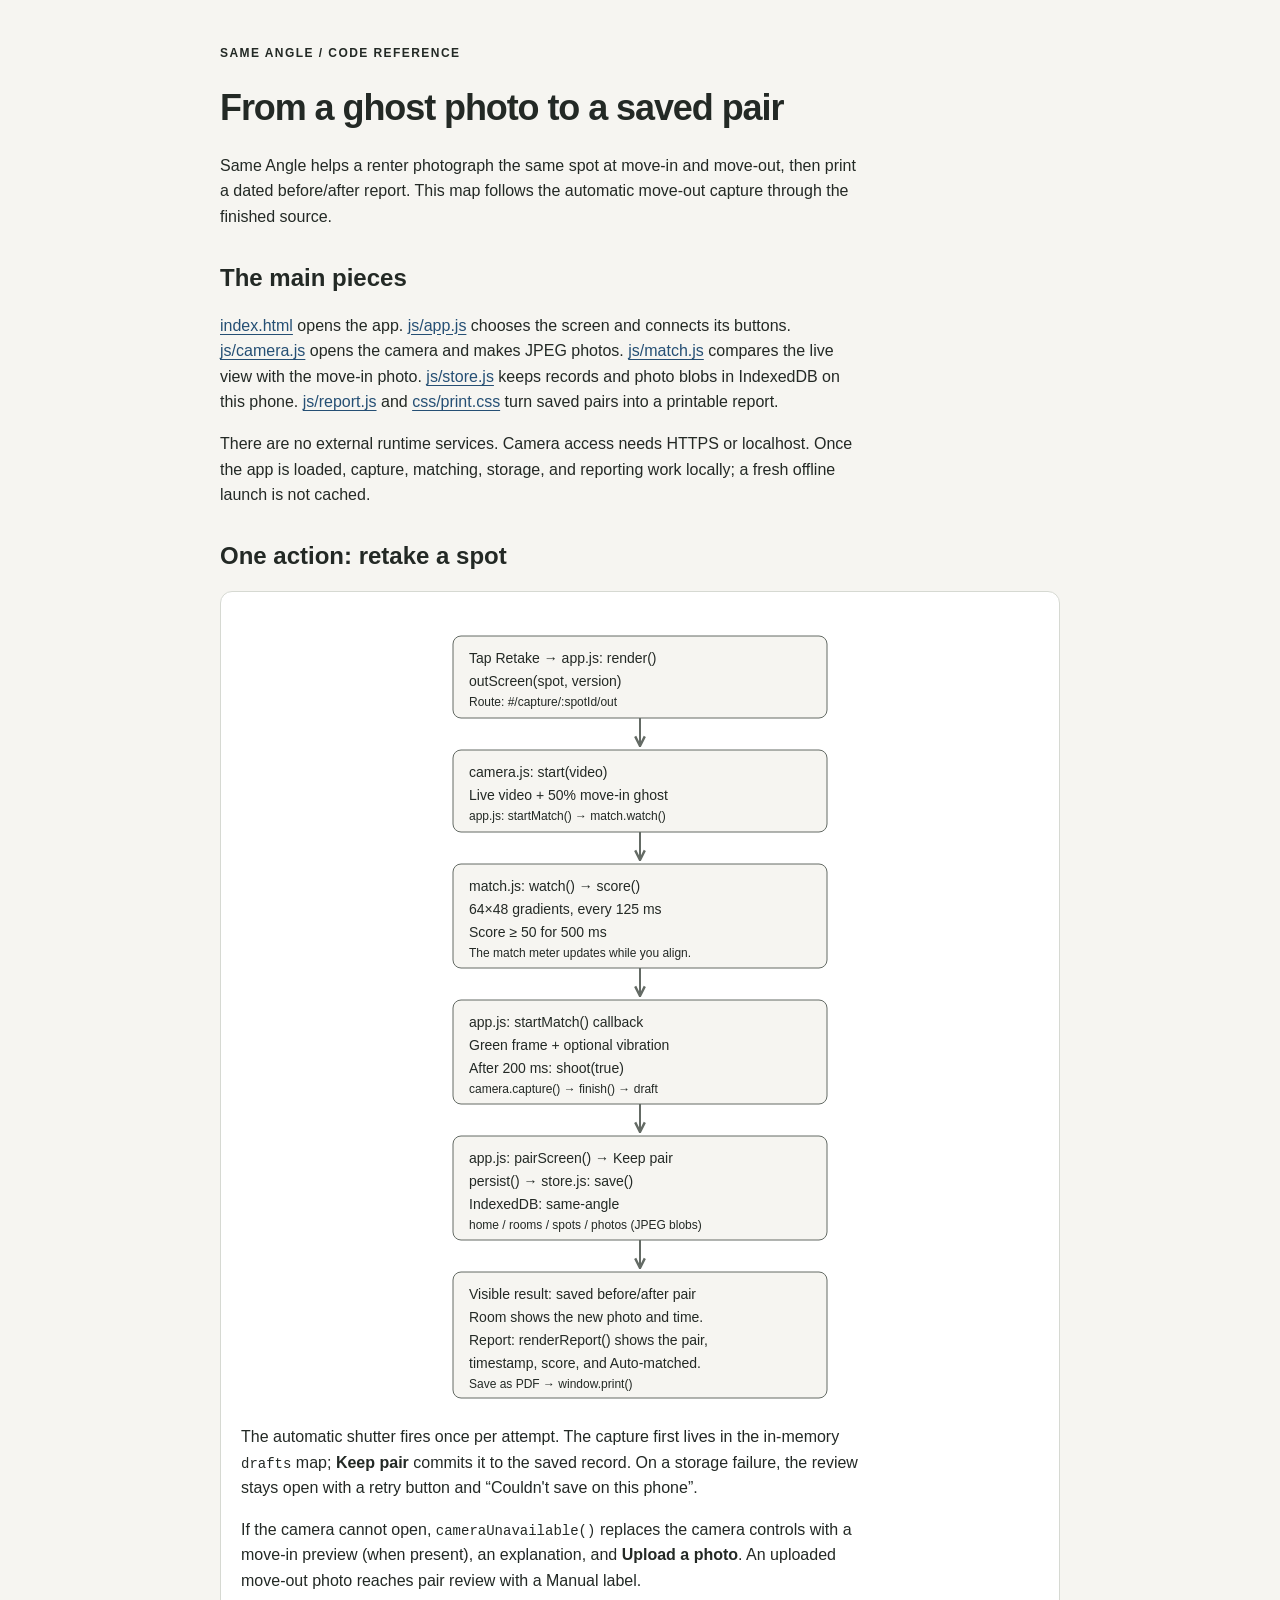
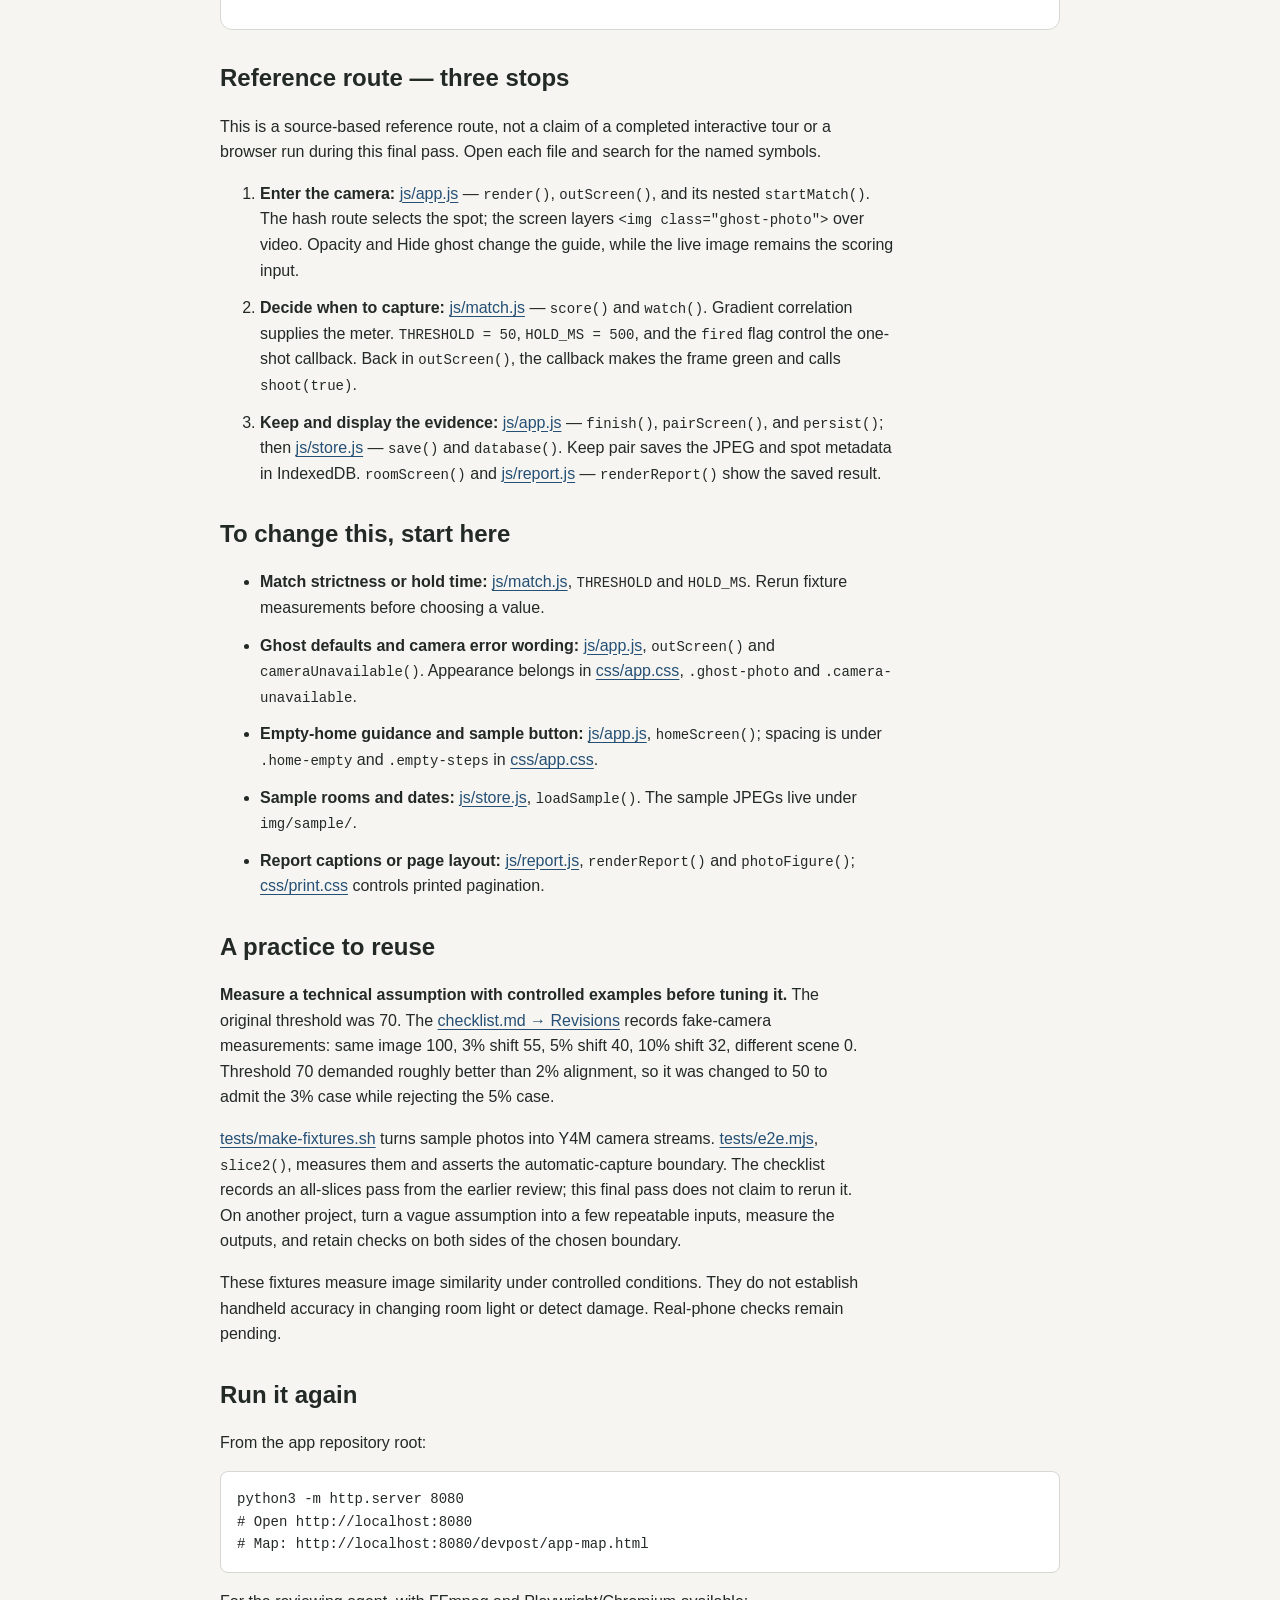
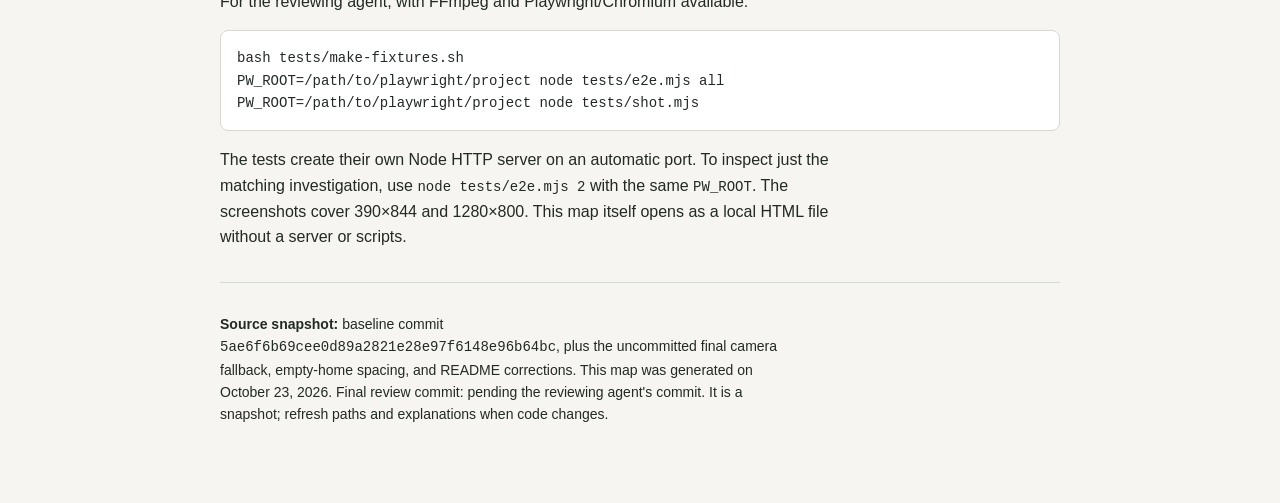
==== devpost/app-map.html @ 910ff34c "Polish camera-unavailable screens and add app map" ====
<!doctype html>
<html lang="en">
<head>
<meta charset="utf-8">
<meta name="viewport" content="width=device-width, initial-scale=1">
<title>Same Angle — App map</title>
<style>
:root { color-scheme: light; font-family: -apple-system, BlinkMacSystemFont, "Segoe UI", sans-serif; color: #232925; background: #f6f5f1; line-height: 1.6; }
* { box-sizing: border-box; }
body { max-width: 880px; margin: auto; padding: 32px 20px 64px; }
h1 { font-size: 36px; line-height: 1.15; letter-spacing: -.03em; }
h2 { margin-top: 32px; font-size: 24px; line-height: 1.3; }
h3 { font-size: 18px; }
p, li { max-width: 72ch; }
li + li { margin-top: 12px; }
a { color: #254f74; text-underline-offset: 3px; overflow-wrap: anywhere; }
a:focus-visible { outline: 3px solid #646b65; outline-offset: 4px; }
code, pre { font-size: 14px; font-variant-numeric: tabular-nums; overflow-wrap: anywhere; }
pre { white-space: pre-wrap; padding: 16px; background: #fff; border: 1px solid #d6d9d2; border-radius: 8px; }
.card { background: #fff; border: 1px solid #d6d9d2; border-radius: 12px; padding: 20px; margin-top: 16px; }
.eyebrow { font-size: 12px; letter-spacing: .12em; font-weight: 600; }
.flow { display: block; width: 100%; max-width: 390px; height: auto; margin: 16px auto; }
.flow text { fill: #232925; font-size: 14px; }
.flow .caption { font-size: 12px; }
.flow rect { fill: #f6f5f1; stroke: #646b65; }
.flow path { fill: none; stroke: #646b65; stroke-width: 2; }
footer { margin-top: 32px; border-top: 1px solid #d6d9d2; padding-top: 16px; font-size: 14px; }
</style>
</head>
<body>
<header>
<p class="eyebrow">SAME ANGLE / CODE REFERENCE</p>
<h1>From a ghost photo to a saved pair</h1>
<p>Same Angle helps a renter photograph the same spot at move-in and move-out, then print a dated before/after report. This map follows the automatic move-out capture through the finished source.</p>
</header>
<main>
<section aria-labelledby="pieces">
<h2 id="pieces">The main pieces</h2>
<p><a href="../index.html">index.html</a> opens the app. <a href="../js/app.js">js/app.js</a> chooses the screen and connects its buttons. <a href="../js/camera.js">js/camera.js</a> opens the camera and makes JPEG photos. <a href="../js/match.js">js/match.js</a> compares the live view with the move-in photo. <a href="../js/store.js">js/store.js</a> keeps records and photo blobs in IndexedDB on this phone. <a href="../js/report.js">js/report.js</a> and <a href="../css/print.css">css/print.css</a> turn saved pairs into a printable report.</p>
<p>There are no external runtime services. Camera access needs HTTPS or localhost. Once the app is loaded, capture, matching, storage, and reporting work locally; a fresh offline launch is not cached.</p>
</section>
<section aria-labelledby="flow">
<h2 id="flow">One action: retake a spot</h2>
<div class="card">
<svg class="flow" viewBox="0 0 390 780" xmlns="http://www.w3.org/2000/svg" role="img" aria-labelledby="flow-title flow-desc">
<title id="flow-title">Move-out capture, from Retake to IndexedDB</title>
<desc id="flow-desc">Retake opens outScreen. Camera start shows video with the move-in ghost. Match watch compares frames; a score of at least 50 for 500 milliseconds triggers a green frame and one automatic capture. The JPEG stays in a draft until Keep pair calls persist and store save to write IndexedDB. Room and report screens show the saved pair.</desc>
<defs><marker id="arrow" viewBox="0 0 10 10" refX="9" refY="5" markerWidth="6" markerHeight="6" orient="auto-start-reverse"><path d="M1 1 9 5 1 9"/></marker></defs>
<rect x="8" y="8" width="374" height="82" rx="8"/>
<text x="24" y="35">Tap Retake → app.js: render()</text><text x="24" y="58">outScreen(spot, version)</text><text class="caption" x="24" y="78">Route: #/capture/:spotId/out</text>
<path d="M195 90v28" marker-end="url(#arrow)"/>
<rect x="8" y="122" width="374" height="82" rx="8"/>
<text x="24" y="149">camera.js: start(video)</text><text x="24" y="172">Live video + 50% move-in ghost</text><text class="caption" x="24" y="192">app.js: startMatch() → match.watch()</text>
<path d="M195 204v28" marker-end="url(#arrow)"/>
<rect x="8" y="236" width="374" height="104" rx="8"/>
<text x="24" y="263">match.js: watch() → score()</text><text x="24" y="286">64×48 gradients, every 125 ms</text><text x="24" y="309">Score ≥ 50 for 500 ms</text><text class="caption" x="24" y="329">The match meter updates while you align.</text>
<path d="M195 340v28" marker-end="url(#arrow)"/>
<rect x="8" y="372" width="374" height="104" rx="8"/>
<text x="24" y="399">app.js: startMatch() callback</text><text x="24" y="422">Green frame + optional vibration</text><text x="24" y="445">After 200 ms: shoot(true)</text><text class="caption" x="24" y="465">camera.capture() → finish() → draft</text>
<path d="M195 476v28" marker-end="url(#arrow)"/>
<rect x="8" y="508" width="374" height="104" rx="8"/>
<text x="24" y="535">app.js: pairScreen() → Keep pair</text><text x="24" y="558">persist() → store.js: save()</text><text x="24" y="581">IndexedDB: same-angle</text><text class="caption" x="24" y="601">home / rooms / spots / photos (JPEG blobs)</text>
<path d="M195 612v28" marker-end="url(#arrow)"/>
<rect x="8" y="644" width="374" height="126" rx="8"/>
<text x="24" y="671">Visible result: saved before/after pair</text><text x="24" y="694">Room shows the new photo and time.</text><text x="24" y="717">Report: renderReport() shows the pair,</text><text x="24" y="740">timestamp, score, and Auto-matched.</text><text class="caption" x="24" y="760">Save as PDF → window.print()</text>
</svg>
<p>The automatic shutter fires once per attempt. The capture first lives in the in-memory <code>drafts</code> map; <strong>Keep pair</strong> commits it to the saved record. On a storage failure, the review stays open with a retry button and “Couldn't save on this phone”.</p>
<p>If the camera cannot open, <code>cameraUnavailable()</code> replaces the camera controls with a move-in preview (when present), an explanation, and <strong>Upload a photo</strong>. An uploaded move-out photo reaches pair review with a Manual label.</p>
</div>
</section>
<section aria-labelledby="route">
<h2 id="route">Reference route — three stops</h2>
<p>This is a source-based reference route, not a claim of a completed interactive tour or a browser run during this final pass. Open each file and search for the named symbols.</p>
<ol>
<li><strong>Enter the camera:</strong> <a href="../js/app.js">js/app.js</a> — <code>render()</code>, <code>outScreen()</code>, and its nested <code>startMatch()</code>. The hash route selects the spot; the screen layers <code>&lt;img class="ghost-photo"&gt;</code> over video. Opacity and Hide ghost change the guide, while the live image remains the scoring input.</li>
<li><strong>Decide when to capture:</strong> <a href="../js/match.js">js/match.js</a> — <code>score()</code> and <code>watch()</code>. Gradient correlation supplies the meter. <code>THRESHOLD = 50</code>, <code>HOLD_MS = 500</code>, and the <code>fired</code> flag control the one-shot callback. Back in <code>outScreen()</code>, the callback makes the frame green and calls <code>shoot(true)</code>.</li>
<li><strong>Keep and display the evidence:</strong> <a href="../js/app.js">js/app.js</a> — <code>finish()</code>, <code>pairScreen()</code>, and <code>persist()</code>; then <a href="../js/store.js">js/store.js</a> — <code>save()</code> and <code>database()</code>. Keep pair saves the JPEG and spot metadata in IndexedDB. <code>roomScreen()</code> and <a href="../js/report.js">js/report.js</a> — <code>renderReport()</code> show the saved result.</li>
</ol>
</section>
<section aria-labelledby="change">
<h2 id="change">To change this, start here</h2>
<ul>
<li><strong>Match strictness or hold time:</strong> <a href="../js/match.js">js/match.js</a>, <code>THRESHOLD</code> and <code>HOLD_MS</code>. Rerun fixture measurements before choosing a value.</li>
<li><strong>Ghost defaults and camera error wording:</strong> <a href="../js/app.js">js/app.js</a>, <code>outScreen()</code> and <code>cameraUnavailable()</code>. Appearance belongs in <a href="../css/app.css">css/app.css</a>, <code>.ghost-photo</code> and <code>.camera-unavailable</code>.</li>
<li><strong>Empty-home guidance and sample button:</strong> <a href="../js/app.js">js/app.js</a>, <code>homeScreen()</code>; spacing is under <code>.home-empty</code> and <code>.empty-steps</code> in <a href="../css/app.css">css/app.css</a>.</li>
<li><strong>Sample rooms and dates:</strong> <a href="../js/store.js">js/store.js</a>, <code>loadSample()</code>. The sample JPEGs live under <code>img/sample/</code>.</li>
<li><strong>Report captions or page layout:</strong> <a href="../js/report.js">js/report.js</a>, <code>renderReport()</code> and <code>photoFigure()</code>; <a href="../css/print.css">css/print.css</a> controls printed pagination.</li>
</ul>
</section>
<section aria-labelledby="practice">
<h2 id="practice">A practice to reuse</h2>
<p><strong>Measure a technical assumption with controlled examples before tuning it.</strong> The original threshold was 70. The <a href="checklist.md">checklist.md → Revisions</a> records fake-camera measurements: same image 100, 3% shift 55, 5% shift 40, 10% shift 32, different scene 0. Threshold 70 demanded roughly better than 2% alignment, so it was changed to 50 to admit the 3% case while rejecting the 5% case.</p>
<p><a href="../tests/make-fixtures.sh">tests/make-fixtures.sh</a> turns sample photos into Y4M camera streams. <a href="../tests/e2e.mjs">tests/e2e.mjs</a>, <code>slice2()</code>, measures them and asserts the automatic-capture boundary. The checklist records an all-slices pass from the earlier review; this final pass does not claim to rerun it. On another project, turn a vague assumption into a few repeatable inputs, measure the outputs, and retain checks on both sides of the chosen boundary.</p>
<p>These fixtures measure image similarity under controlled conditions. They do not establish handheld accuracy in changing room light or detect damage. Real-phone checks remain pending.</p>
</section>
<section aria-labelledby="run">
<h2 id="run">Run it again</h2>
<p>From the app repository root:</p>
<pre><code>python3 -m http.server 8080
# Open http://localhost:8080
# Map: http://localhost:8080/devpost/app-map.html</code></pre>
<p>For the reviewing agent, with FFmpeg and Playwright/Chromium available:</p>
<pre><code>bash tests/make-fixtures.sh
PW_ROOT=/path/to/playwright/project node tests/e2e.mjs all
PW_ROOT=/path/to/playwright/project node tests/shot.mjs</code></pre>
<p>The tests create their own Node HTTP server on an automatic port. To inspect just the matching investigation, use <code>node tests/e2e.mjs 2</code> with the same <code>PW_ROOT</code>. The screenshots cover 390×844 and 1280×800. This map itself opens as a local HTML file without a server or scripts.</p>
</section>
</main>
<footer>
<p><strong>Source snapshot:</strong> baseline commit <code>5ae6f6b69cee0d89a2821e28e97f6148e96b64bc</code>, plus the uncommitted final camera fallback, empty-home spacing, and README corrections. This map was generated on October 23, 2026. Final review commit: pending the reviewing agent's commit. It is a snapshot; refresh paths and explanations when code changes.</p>
</footer>
</body>
</html>
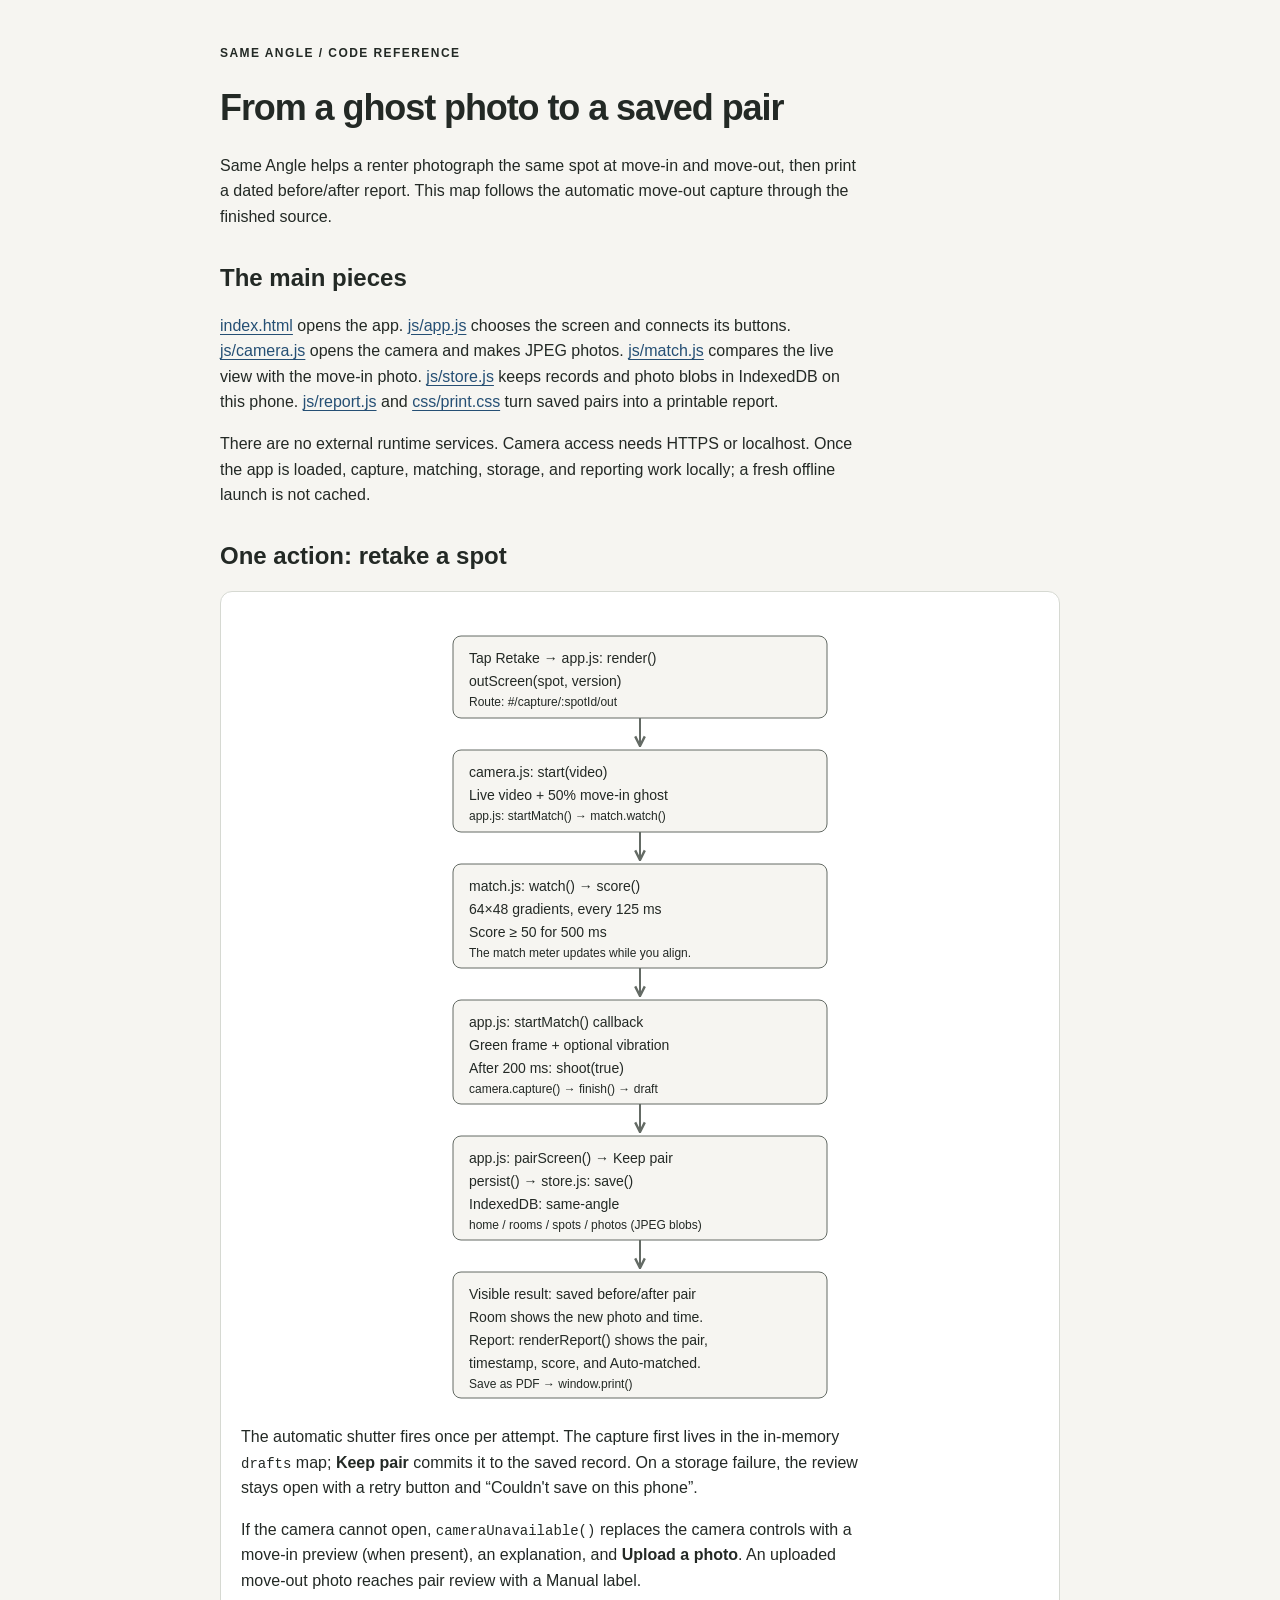
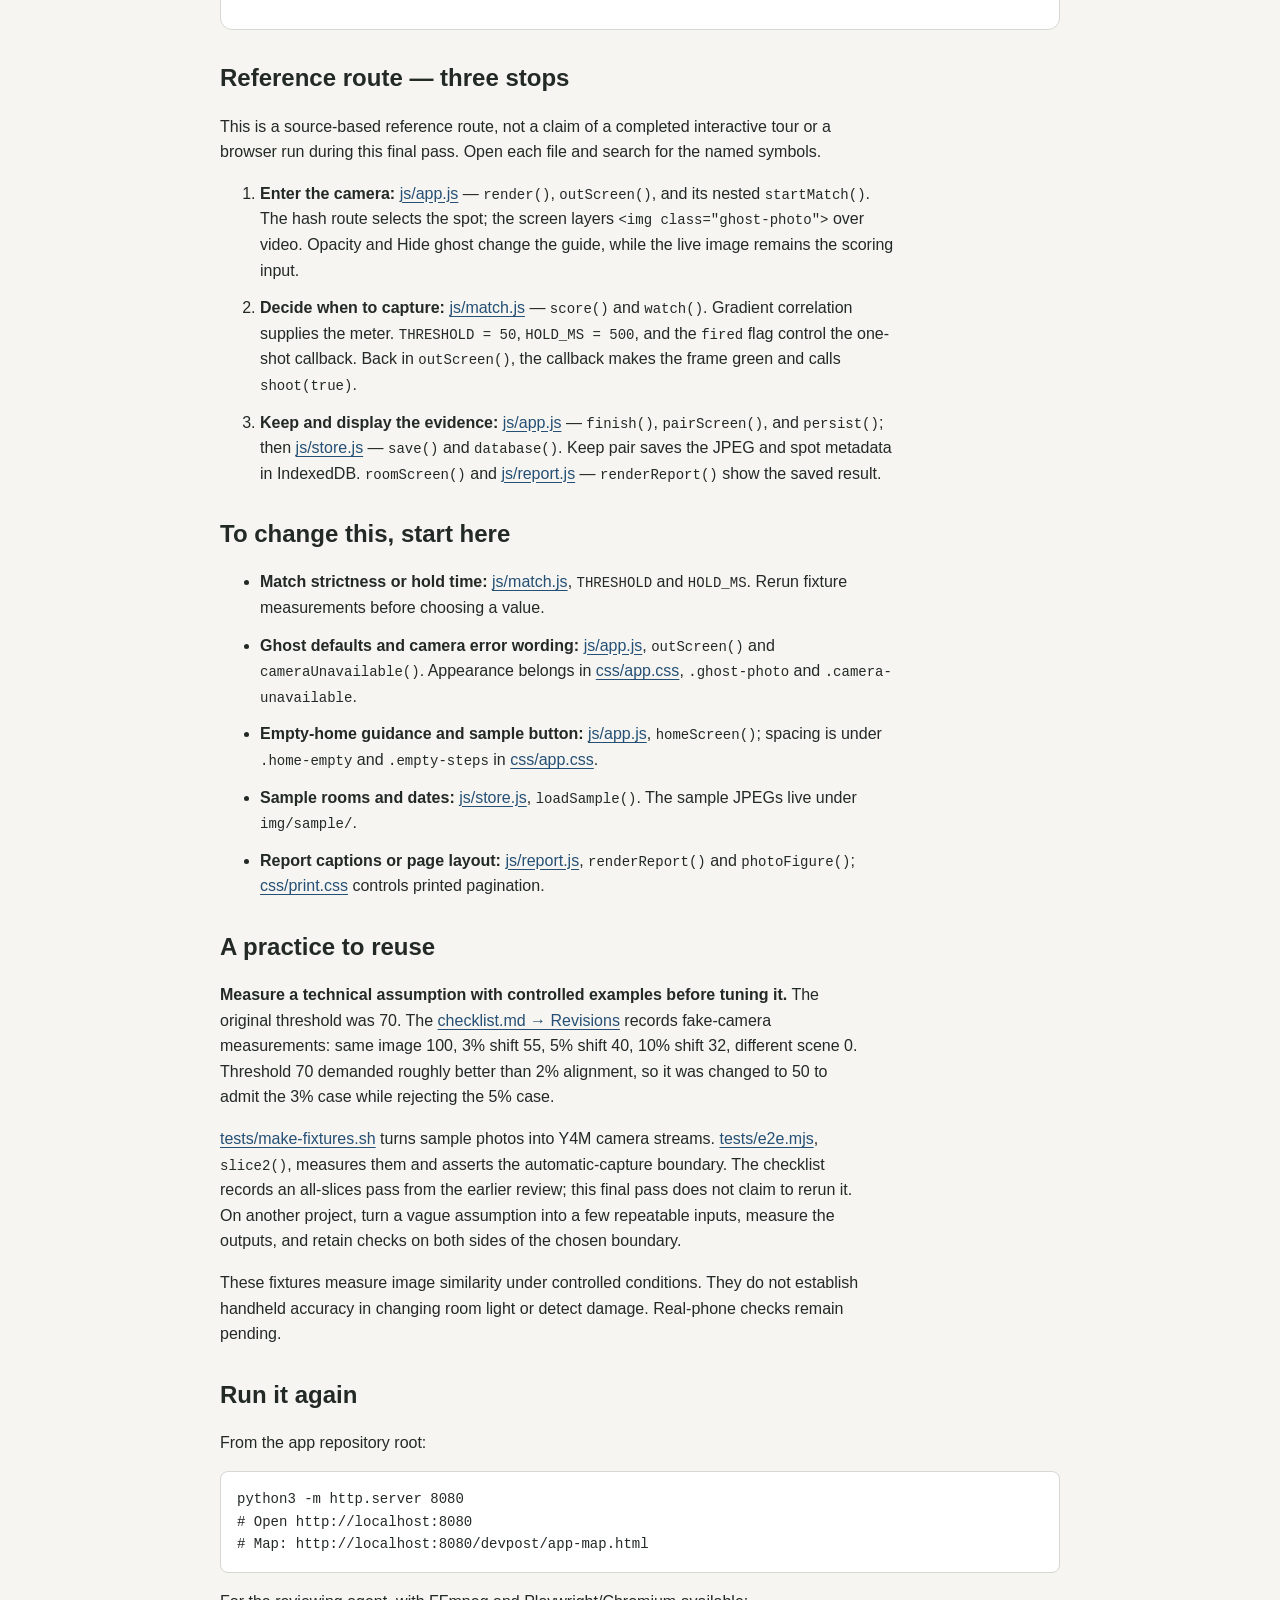
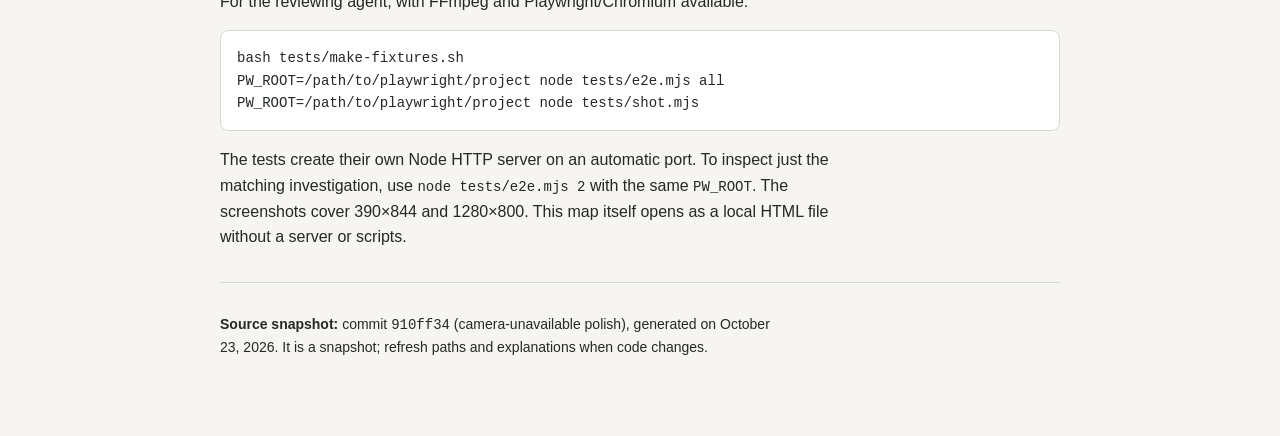
==== commit 11a77b4e: "Record app map snapshot commit and checkpoint status" ====
--- a/devpost/app-map.html
+++ b/devpost/app-map.html
@@ -107,7 +107,7 @@
 </section>
 </main>
 <footer>
-<p><strong>Source snapshot:</strong> baseline commit <code>5ae6f6b69cee0d89a2821e28e97f6148e96b64bc</code>, plus the uncommitted final camera fallback, empty-home spacing, and README corrections. This map was generated on October 23, 2026. Final review commit: pending the reviewing agent's commit. It is a snapshot; refresh paths and explanations when code changes.</p>
+<p><strong>Source snapshot:</strong> commit <code>910ff34</code> (camera-unavailable polish), generated on October 23, 2026. It is a snapshot; refresh paths and explanations when code changes.</p>
 </footer>
 </body>
 </html>
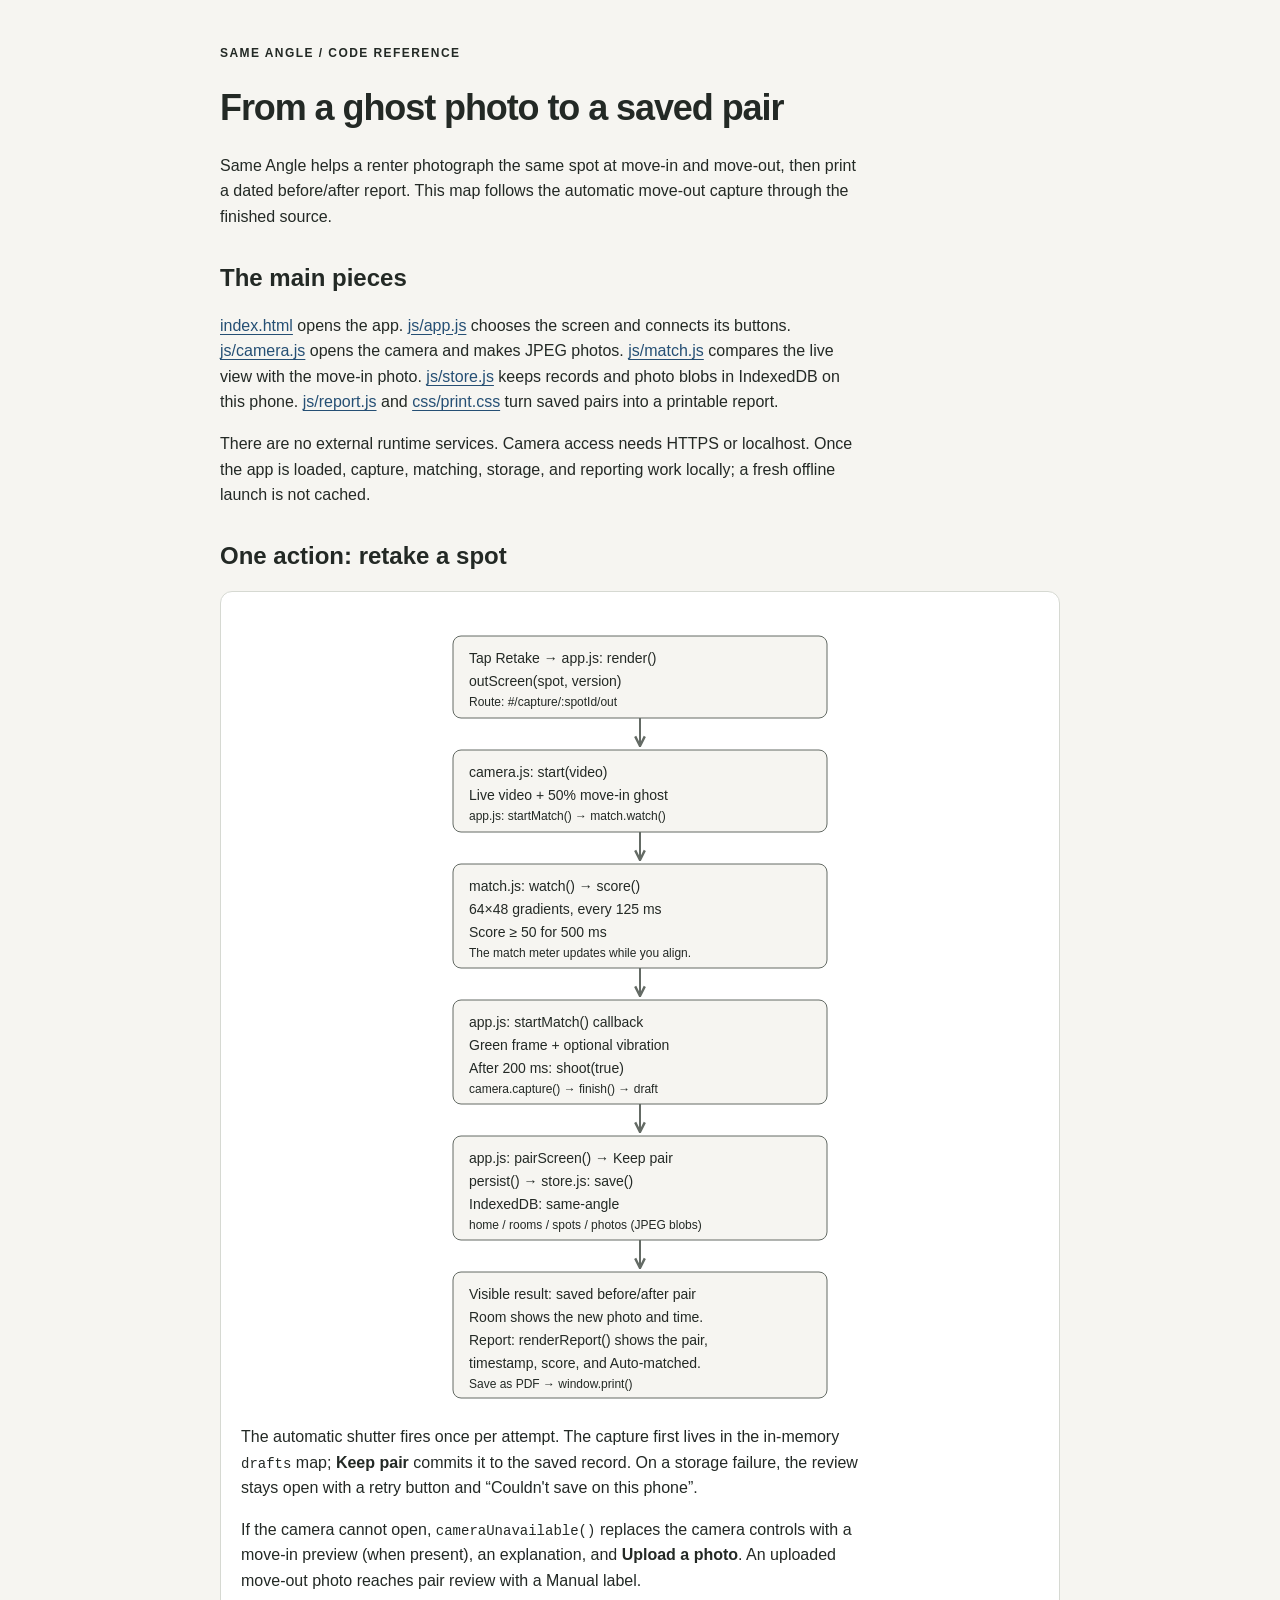
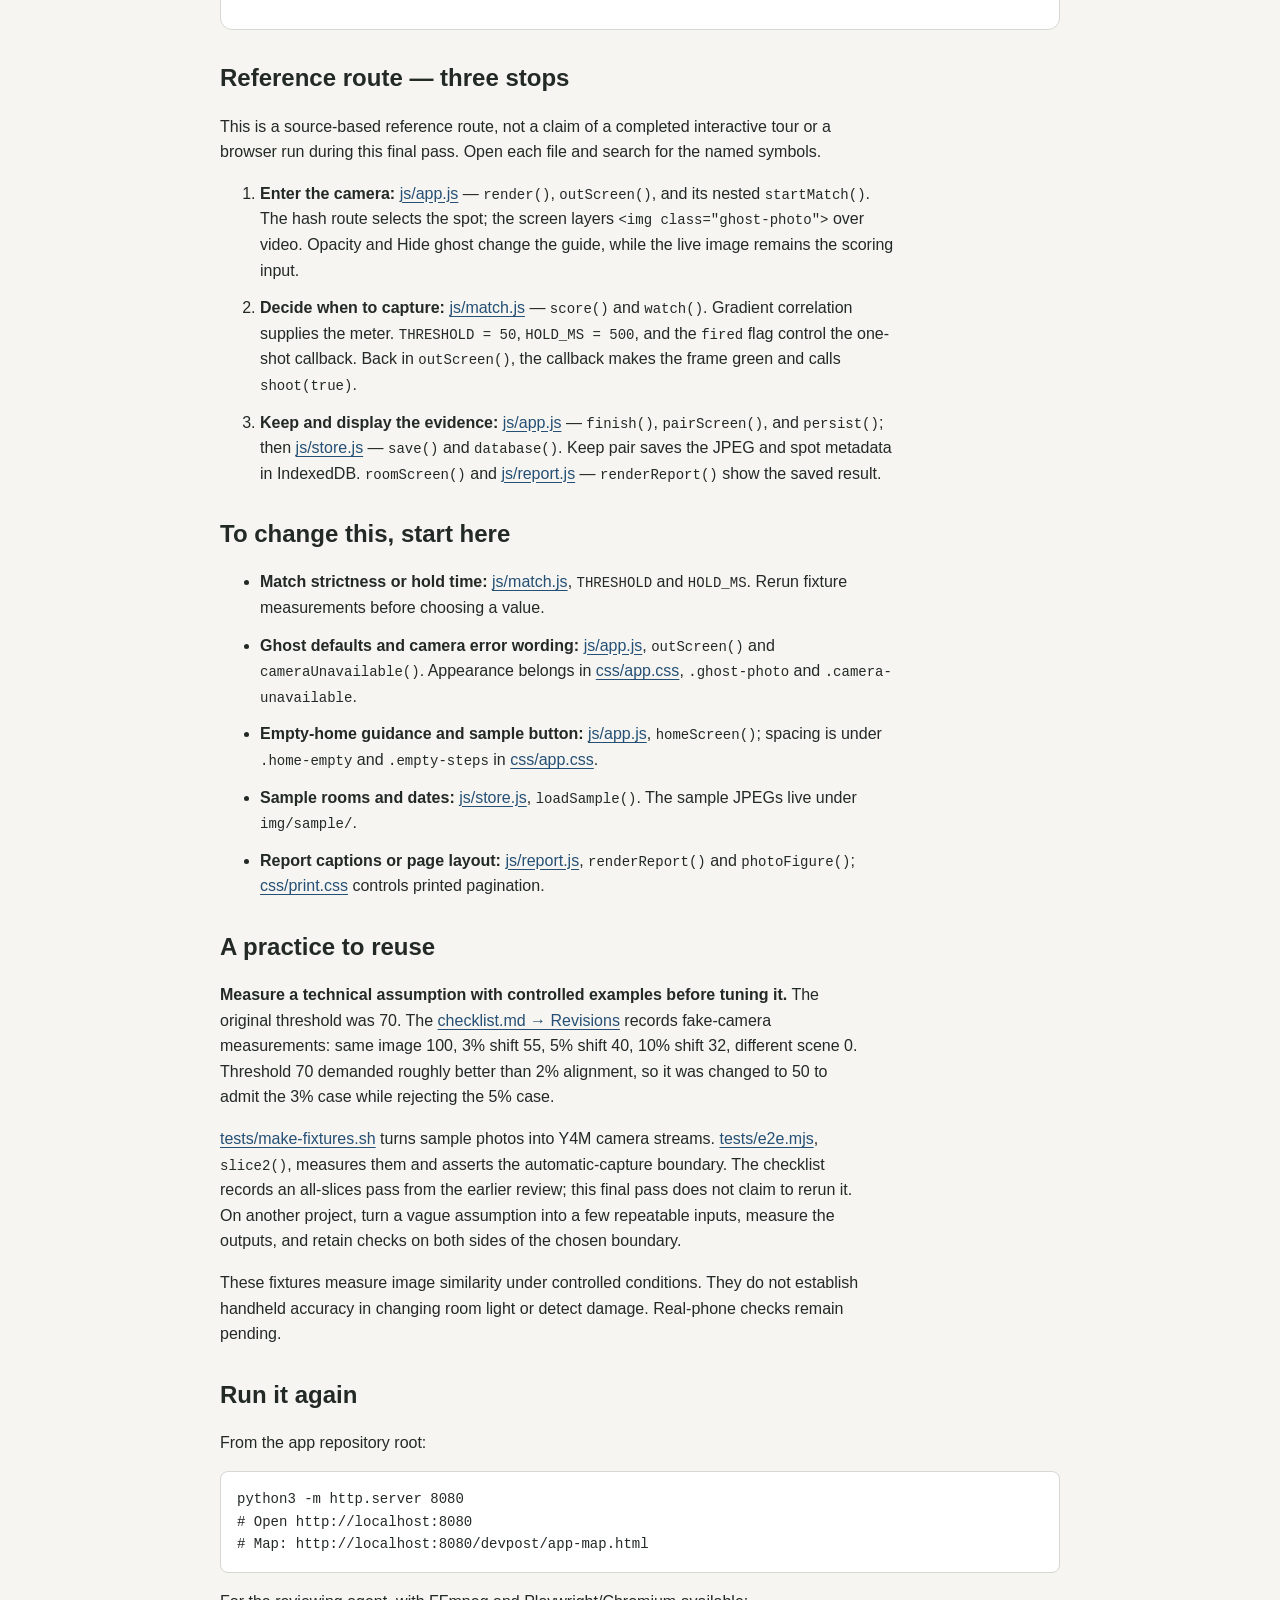
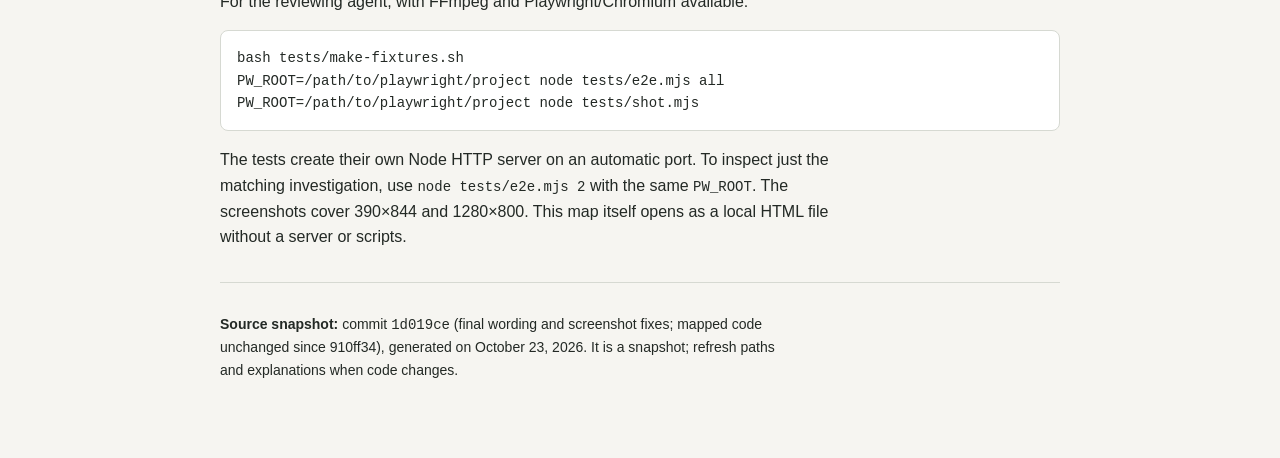
==== commit d0ebbab2: "Record final verification in checklist and app map" ====
--- a/devpost/app-map.html
+++ b/devpost/app-map.html
@@ -107,7 +107,7 @@
 </section>
 </main>
 <footer>
-<p><strong>Source snapshot:</strong> commit <code>910ff34</code> (camera-unavailable polish), generated on October 23, 2026. It is a snapshot; refresh paths and explanations when code changes.</p>
+<p><strong>Source snapshot:</strong> commit <code>1d019ce</code> (final wording and screenshot fixes; mapped code unchanged since 910ff34), generated on October 23, 2026. It is a snapshot; refresh paths and explanations when code changes.</p>
 </footer>
 </body>
 </html>
